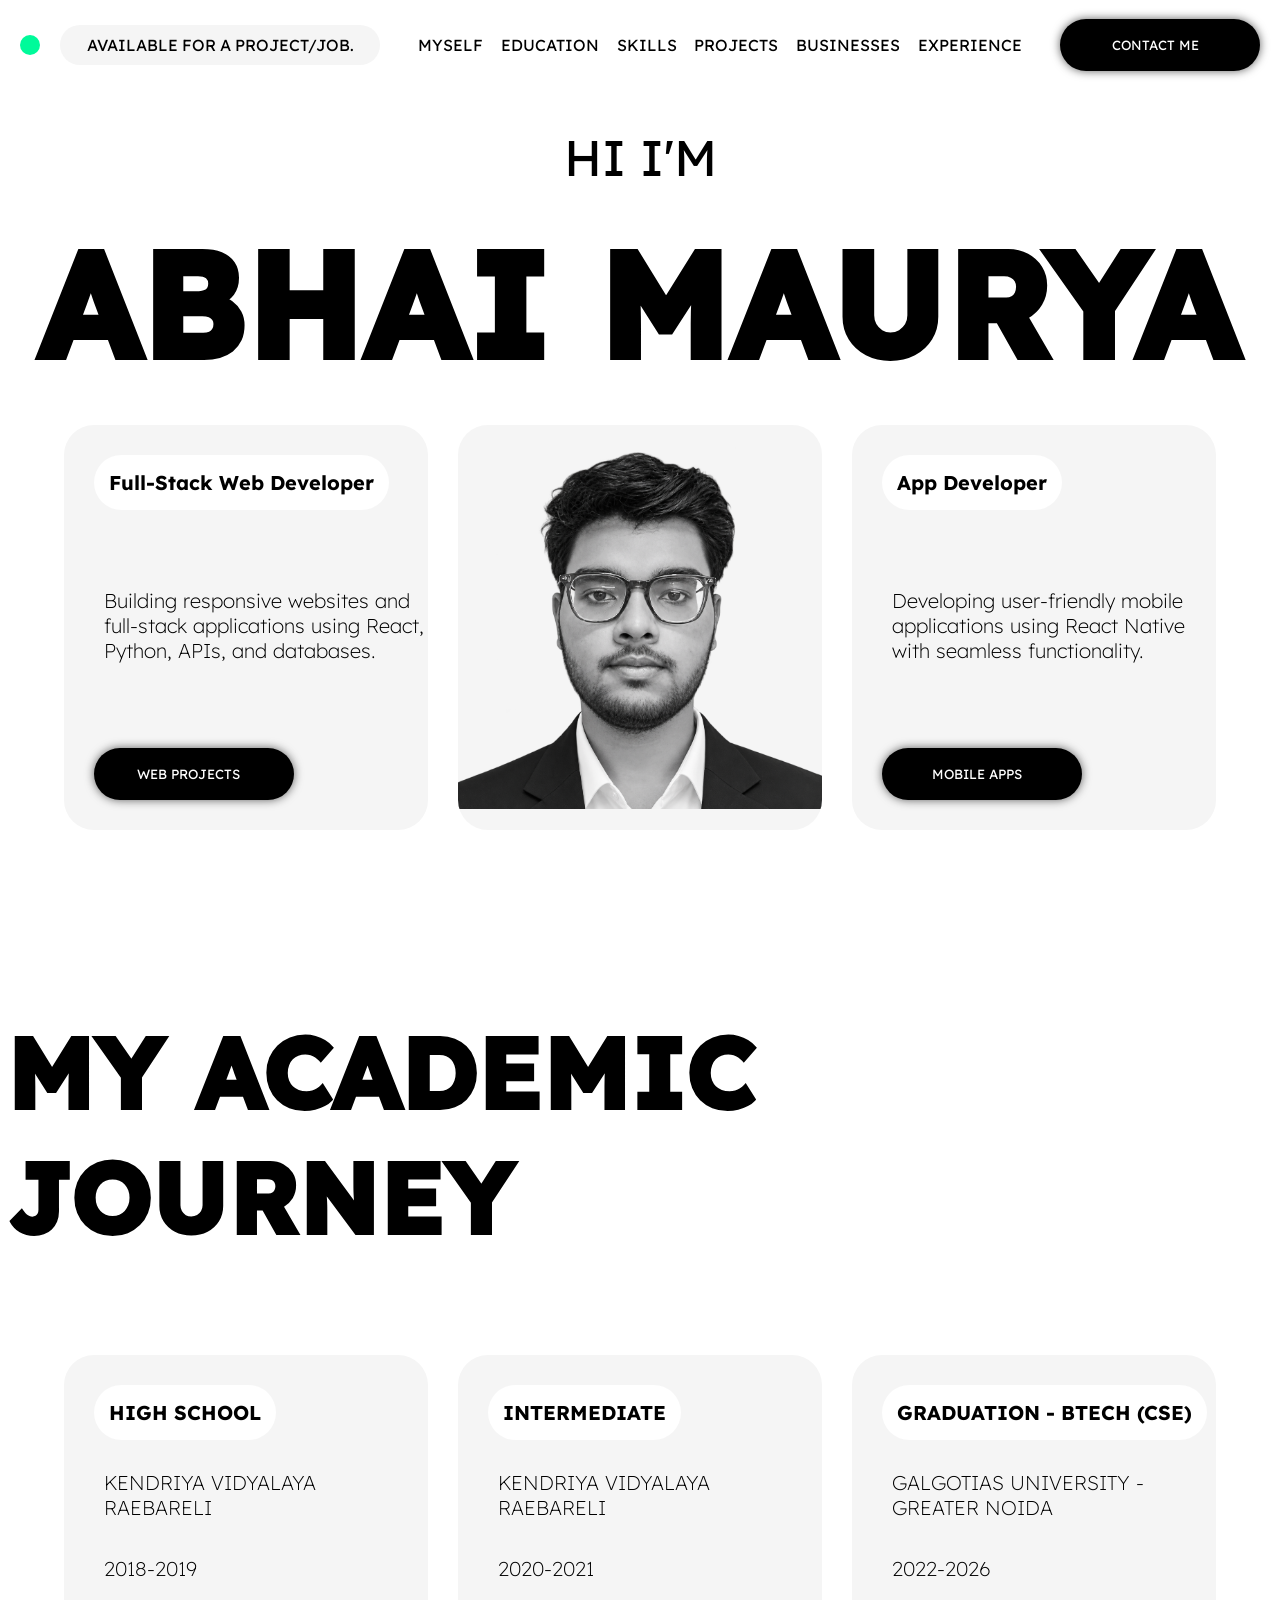
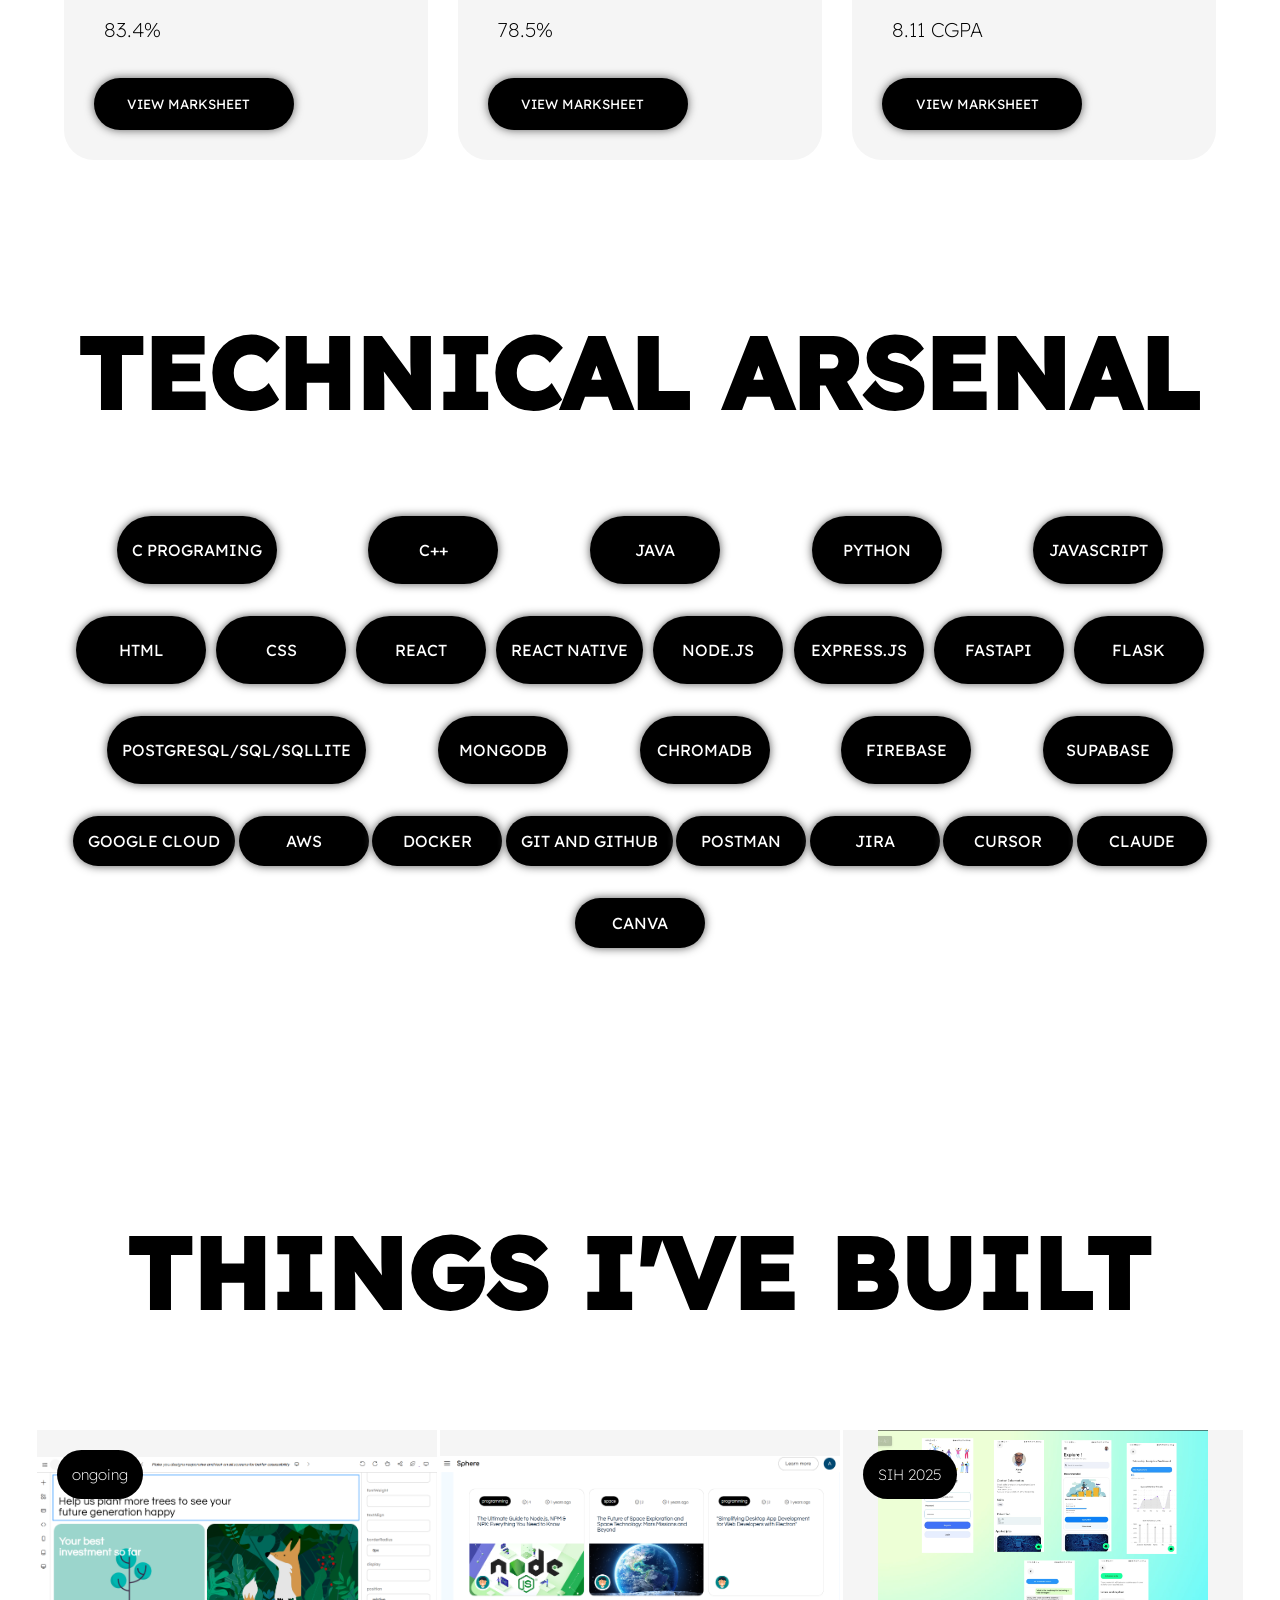
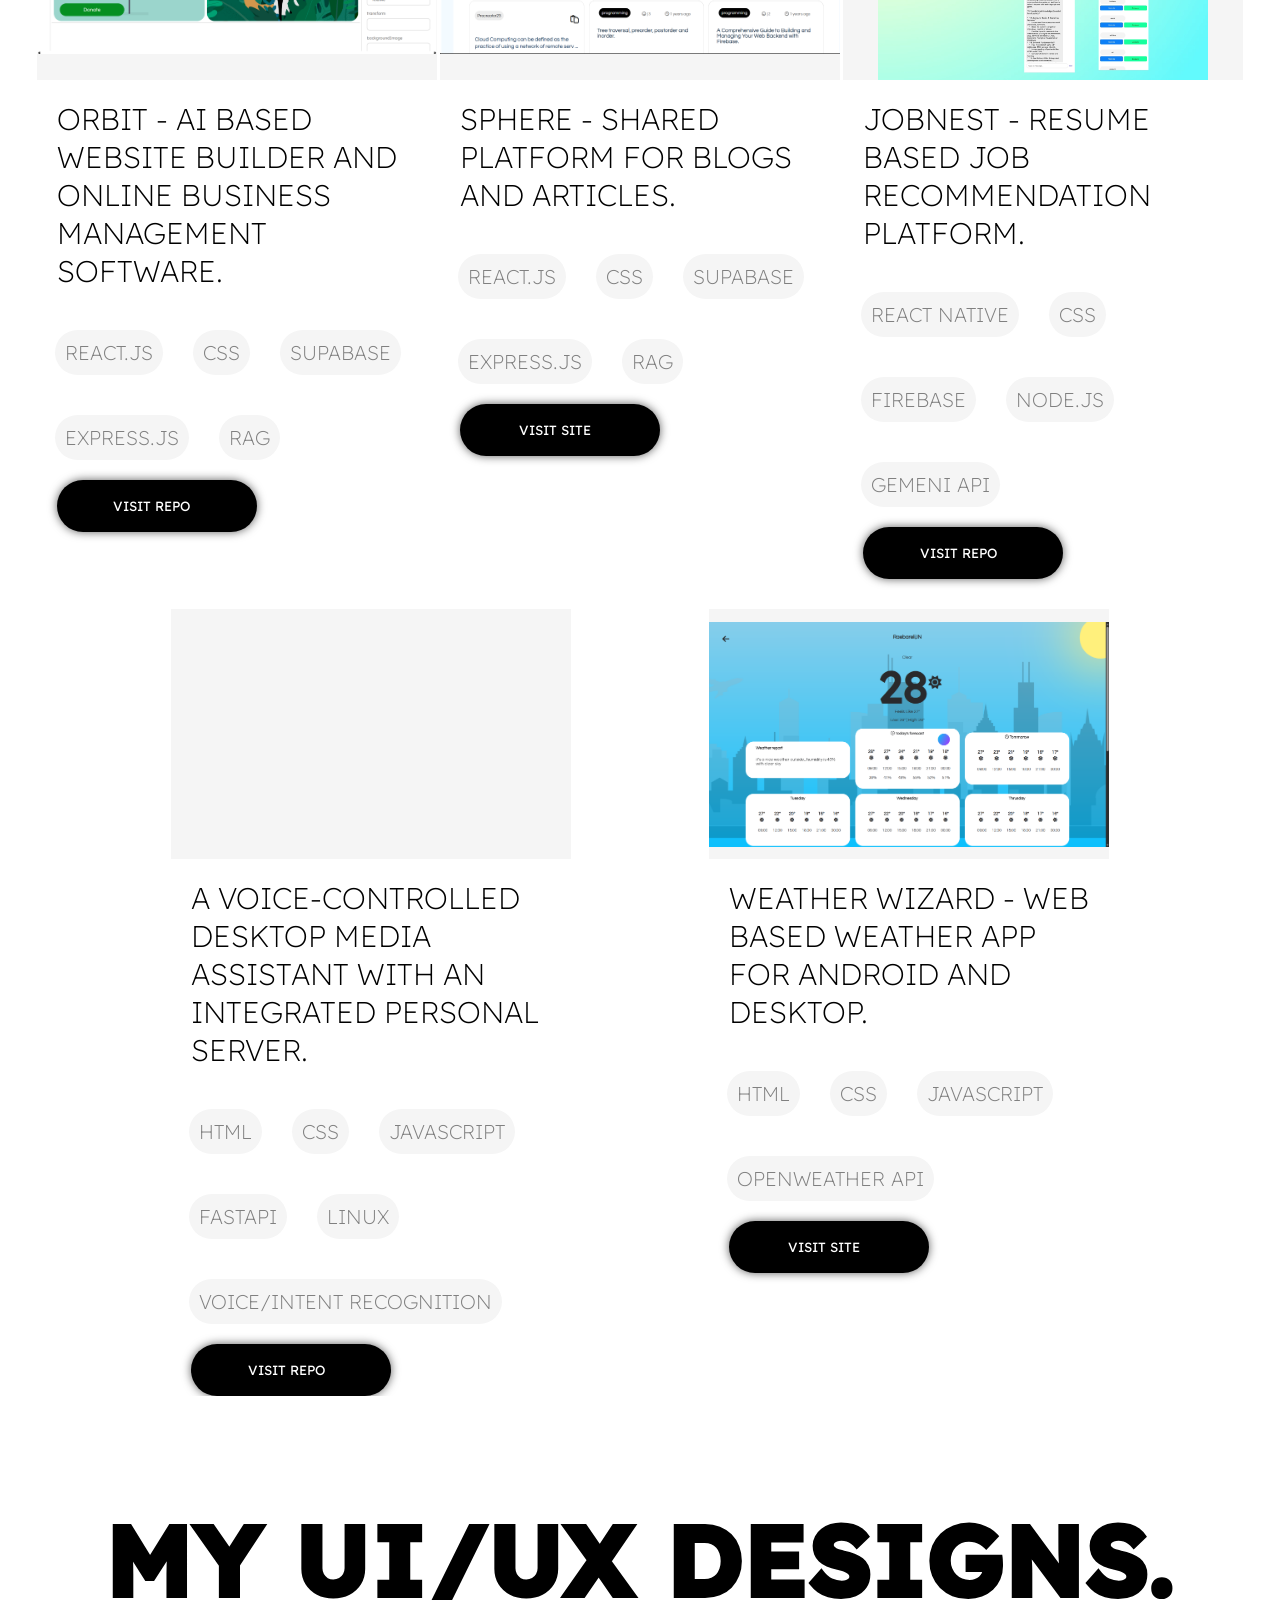
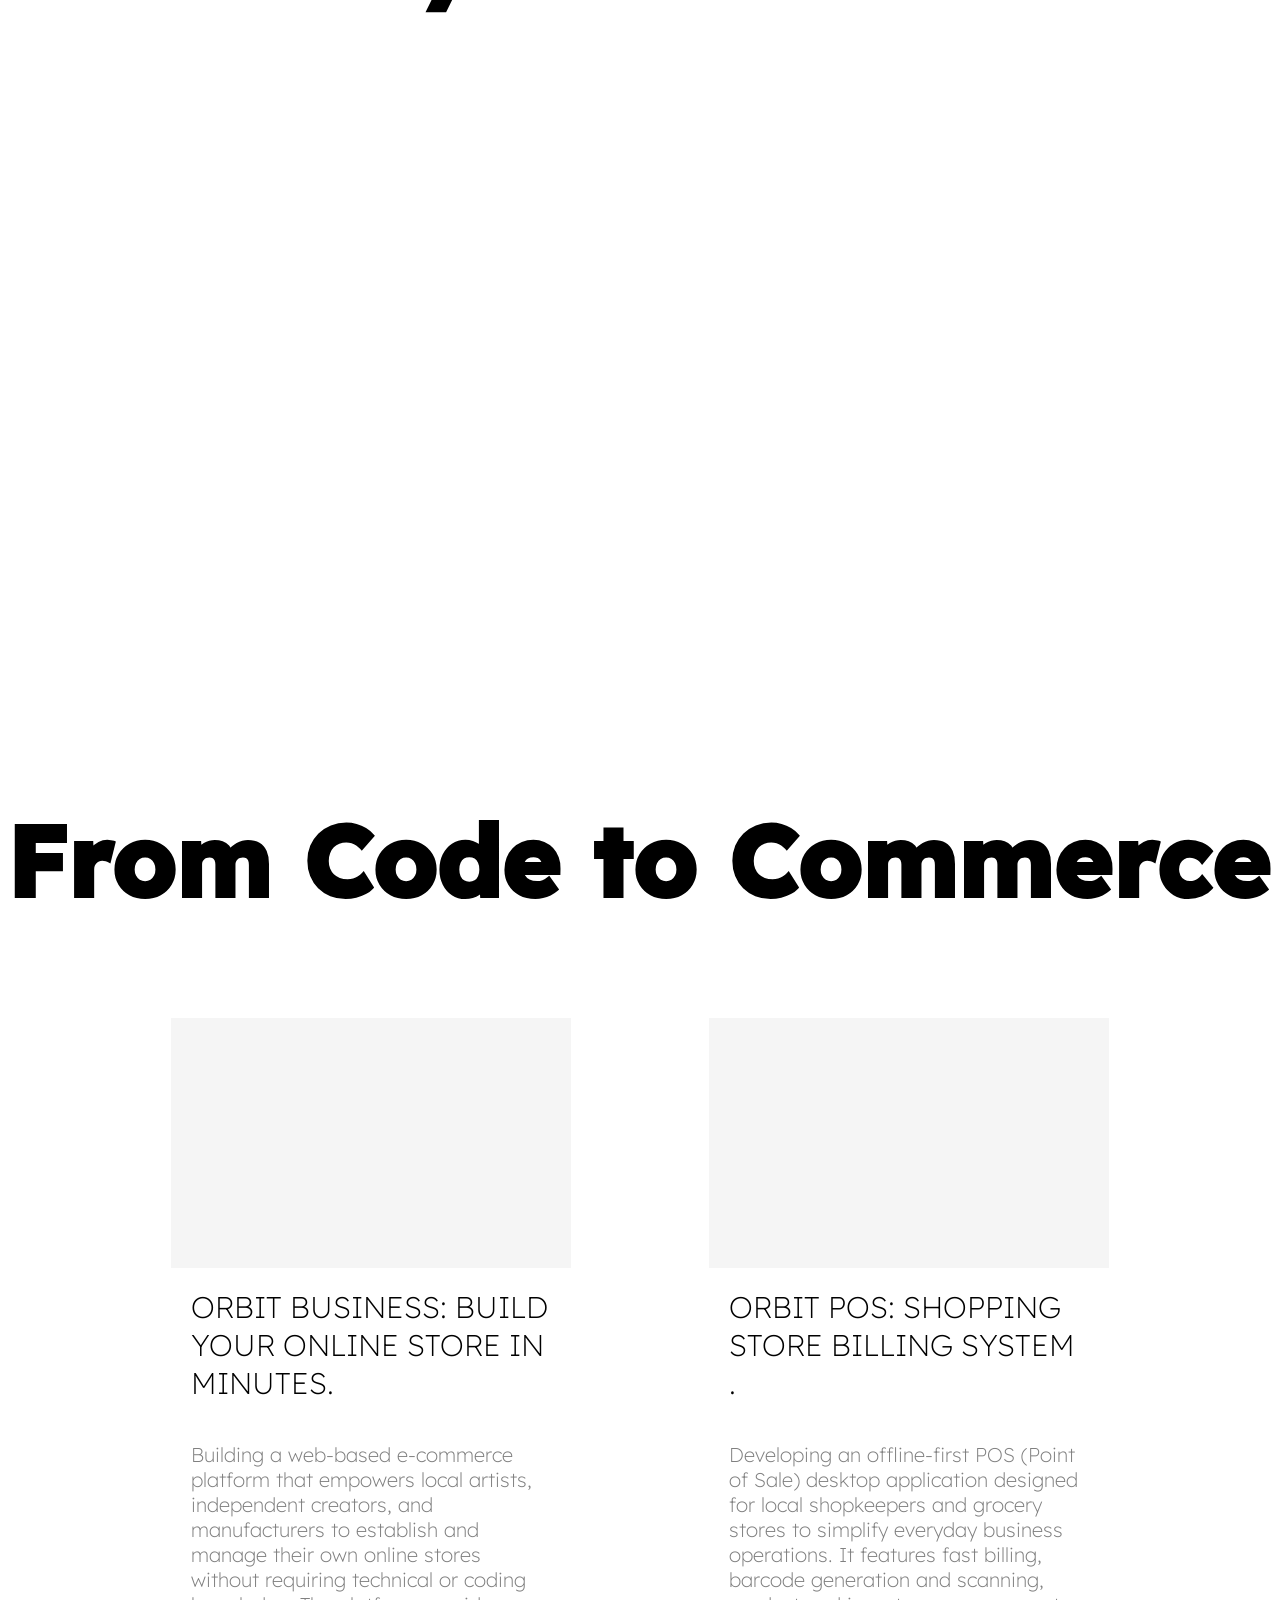
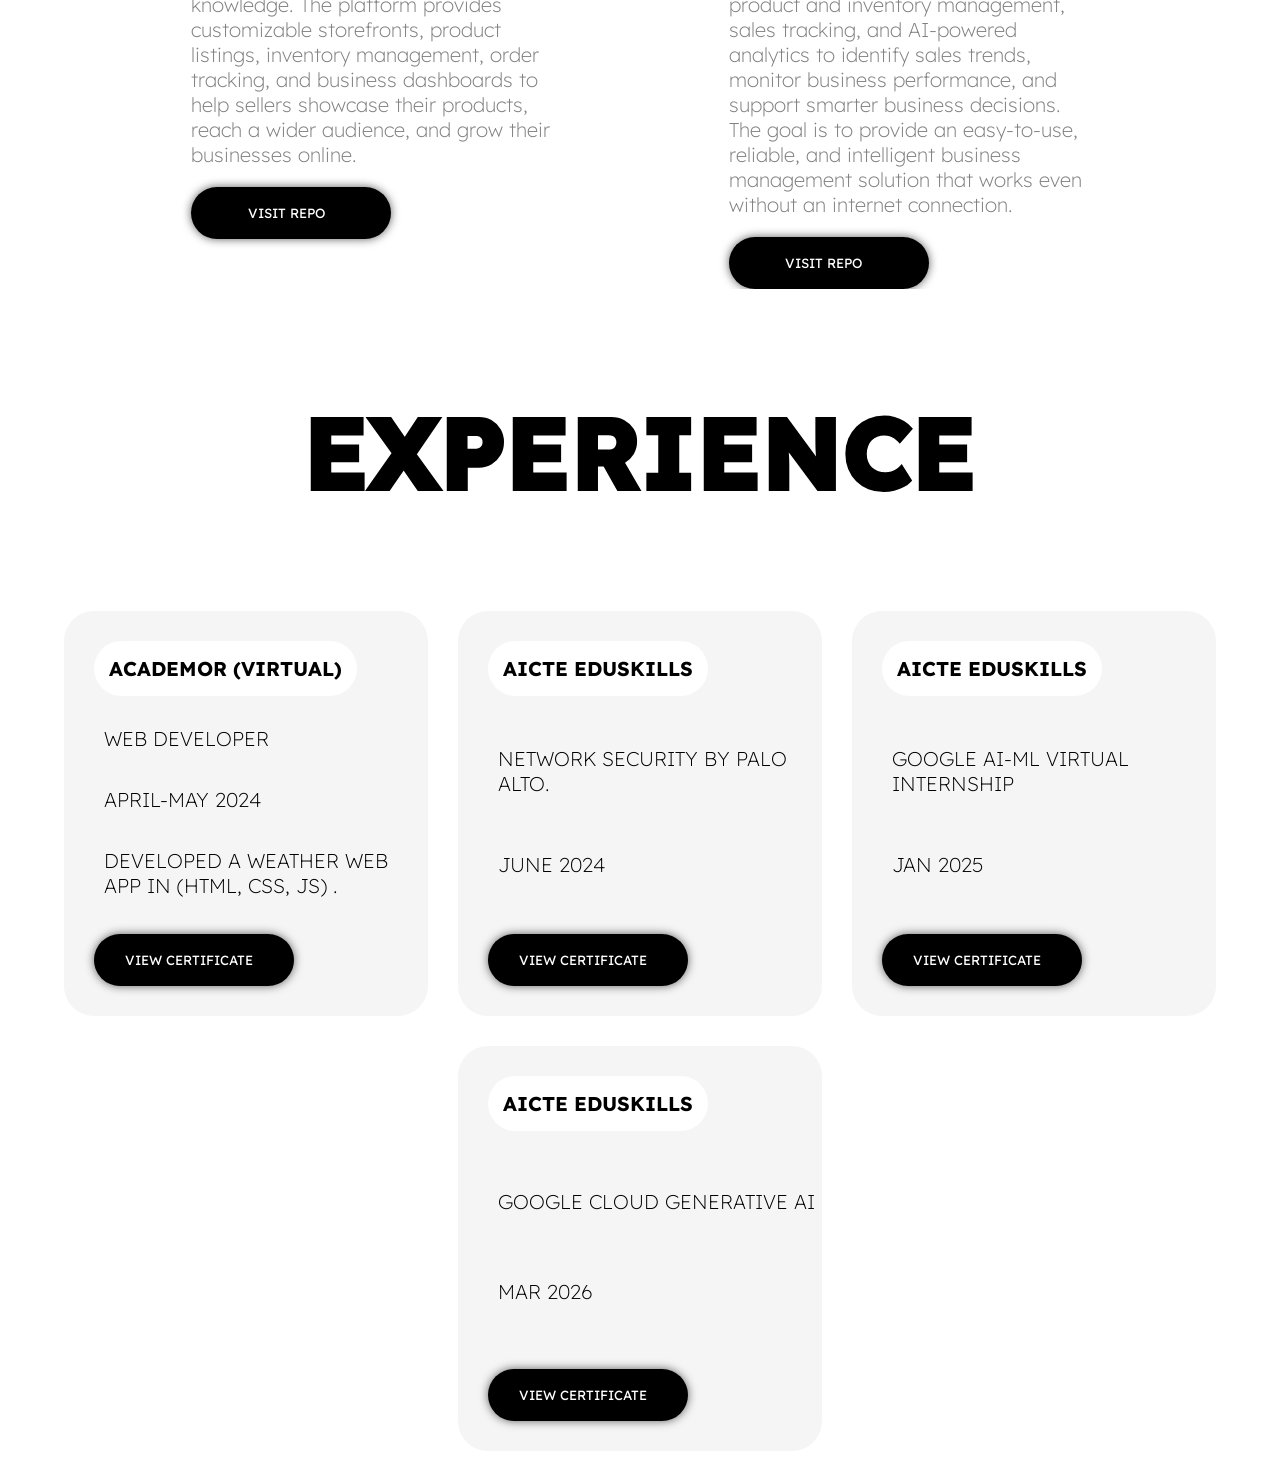
==== index.html @ c34664b9 "Rename portfolio.html to index.html" ====
<!DOCTYPE html>
<html lang="en">
<head>
    <meta charset="UTF-8">
    <meta name="viewport" content="width=device-width, initial-scale=1.0">
    <title>Abhai Pratap Maurya</title>
    <link rel="stylesheet" href="portfolio.css">
    <link rel="preconnect" href="https://fonts.googleapis.com">
<link rel='stylesheet' href='https://cdn-uicons.flaticon.com/4.0.0/uicons-regular-straight/css/uicons-regular-straight.css'>
  <link href='https://fonts.googleapis.com/css?family=Lexend' rel='stylesheet'>
<link rel='stylesheet' href='https://cdn-uicons.flaticon.com/4.0.0/uicons-bold-rounded/css/uicons-bold-rounded.css'>
<link rel='stylesheet' href='https://cdn-uicons.flaticon.com/4.0.0/uicons-regular-rounded/css/uicons-regular-rounded.css'>
<div id="imgdiv1">
    <row><button onclick="closebox()"><i class="fi fi-br-cross"></i></button><button id="imgname">10th report card</button></row>

</div>
    <div class="section">
        <navbar>
            <p class="job"></p>
            <p class="knot">AVAILABLE FOR A PROJECT/JOB.</p>
            <div>
                <p>MYSELF</p>
                <p>EDUCATION</p>
                <p>SKILLS</p>
                <p>PROJECTS</p>
                <p>BUSINESSES</p>
                <p>EXPERIENCE</p>
                
            </div>
            <button>CONTACT ME <i class="fi fi-rs-arrow-up-right"></i></button>
        </navbar>
        <p id="txt1">HI I'M</p>
        <h1 id="txt2">ABHAI <span>MAURYA</span></h1>
        <div class="herodiv">
            <div class="hdiv1">
                <h1>Full-Stack Web Developer</h1>
                <p>Building responsive websites and full-stack applications using React, Python, APIs, and databases.</p>
                <button onclick="openlink('https://github.com/coder5676')">WEB PROJECTS <i class="fi fi-rs-arrow-up-right"></i></button>

            </div>
  <div id="imgdiv">


           </div>
           <div class="hdiv2">
            <h1>App Developer</h1>
            <p>Developing user-friendly mobile applications using React Native with seamless functionality.</p>
            <button onclick="openlink('https://github.com/coder5676')">MOBILE APPS <i class="fi fi-rs-arrow-up-right"></i></button>
           </div>
        </div>
         

    </div>
    <div class="section">
        <h1 class="heading2">MY ACADEMIC JOURNEY</h1>
        <div class="herodiv">
            <div>
                <h1>HIGH SCHOOL</h1>
                <p>KENDRIYA VIDYALAYA RAEBARELI</p>
                <p>2018-2019</p>
                <p>83.4%</p>
                <button onclick="loadfile('10th.jpg','HIGH SCHOOL REPORTCARD')">VIEW MARKSHEET <i class="fi fi-rs-arrow-up-right"></i></button>
            </div>
            <div> <h1>INTERMEDIATE</h1>
                <p>KENDRIYA VIDYALAYA RAEBARELI</p>
                <p>2020-2021</p>
                <p>78.5%</p>
                <button onclick="loadfile('12th.jpg','INTERMEDIATE REPORTCARD')">VIEW MARKSHEET <i class="fi fi-rs-arrow-up-right"></i></button></div>
            <div>
                 <h1>GRADUATION - BTECH (CSE)</h1>
                <p>GALGOTIAS UNIVERSITY - GREATER NOIDA</p>
                <p>2022-2026</p>
                <p>8.11 CGPA</p>
                <button onclick="loadfile('8thsem.png','8TH SEM REPORT CARD')">VIEW MARKSHEET <i class="fi fi-rs-arrow-up-right"></i></button>
            </div>
        </div>

    </div>
    <div class="section">
        <h1 class="heading2">TECHNICAL ARSENAL</h1>
        <div class="skdiv">
            <p>C PROGRAMING</p>
            <p>C++</p>
            <p>JAVA</p>
            <p>PYTHON</p>
            <p>JAVASCRIPT</p>
            
        </div>
        <div class="skdiv">
            <p>HTML</p>
            <p>CSS</p>
            <p>REACT</p>
            <p>REACT NATIVE</p>
            <p>NODE.JS</p>
            <p>EXPRESS.JS</p>
            <p>FASTAPI</p>
            <p>FLASK</p>
            
        </div>
        <div class="skdiv">
            <p>POSTGRESQL/SQL/SQLLITE</p>
            <p>MONGODB</p>
            <p>CHROMADB</p>
            <p>FIREBASE</p>
            <p>SUPABASE</p>
        </div>
          <div class="skdiv">
            <p>GOOGLE CLOUD</p>
            <p>AWS</p>
            <p>DOCKER</p>
            <p>GIT AND GITHUB</p>
            <p>POSTMAN</p>
            <p>JIRA</p>
            <p>CURSOR</p>
            <p>CLAUDE</p>
            <p>CANVA</p>
        </div>

    </div>

    <div class="section">
        <h1 class="heading2">THINGS I'VE BUILT</h1>
        <div class="carddiv">
            <div class="card">
                <div style="background-image: url('images/orbit.png');" class="imgdiv3">
                    <h2>ongoing</h2>
                </div>
                <h1>ORBIT - AI BASED WEBSITE BUILDER AND ONLINE BUSINESS MANAGEMENT SOFTWARE.</h1>
                <div class="stack"><p>REACT.JS</p><p>CSS</p><p>SUPABASE</p><p>EXPRESS.JS</p><p>RAG</p></div>
                <button onclick="openlink('https://github.com/coder5676/Orion-Website-builder')">VISIT REPO <i class="fi fi-rs-arrow-up-right"></i></button>
            </div>
            <div class="card">
                <div style="background-image: url('images/sphere.png');" class="imgdiv3"></div>
                <h1>SPHERE - SHARED PLATFORM FOR BLOGS AND ARTICLES.</h1>
                <div class="stack"><p>REACT.JS</p><p>CSS</p><p>SUPABASE</p><p>EXPRESS.JS</p><p>RAG</p></div>

                <button onclick="openlink('https://coder5676.github.io/Sphere-2/')">VISIT SITE <i class="fi fi-rs-arrow-up-right"></i></button>
            </div>
            <div class="card">
                <div style="background-image: url('images/jobnest.png');" class="imgdiv3">
                    <h2>SIH 2025</h2>

                </div>
                <h1>JOBNEST - RESUME BASED JOB RECOMMENDATION PLATFORM.</h1>
                <div class="stack"><p>REACT NATIVE</p><p>CSS</p><p>FIREBASE</p><p>NODE.JS</p><p>GEMENI API</p></div>

                <button onclick="openlink('https://github.com/coder5676/Smart-AI-Based-Internship-recommendation-App')">VISIT REPO <i class="fi fi-rs-arrow-up-right"></i></button>
            </div>
             <div class="card">
                <div class="imgdiv3" style="background-image: url('https://media.istockphoto.com/id/842462530/vector/home-assistant.jpg?s=612x612&w=0&k=20&c=RJPc6uqVF1IhuTr1GNmvbOqNqkv_JC4K2shu67X5YMw=');"></div>
                <h1>A VOICE-CONTROLLED DESKTOP MEDIA ASSISTANT WITH AN INTEGRATED PERSONAL SERVER.</h1>
                <div class="stack"><p>HTML</p><p>CSS</p><p>JAVASCRIPT</p><p>FASTAPI</p><p>LINUX</p><p>VOICE/INTENT RECOGNITION</p></div>

                <button onclick="openlink('https://github.com/coder5676/Nesthome')">VISIT REPO <i class="fi fi-rs-arrow-up-right"></i></button>
            </div>
            <div class="card">
                <div class="imgdiv3" style="background-image: url('images/weather.png')"></div>
                <h1>WEATHER WIZARD - WEB BASED WEATHER APP FOR ANDROID AND DESKTOP.</h1>
                <div class="stack"><p>HTML</p><p>CSS</p><p>JAVASCRIPT</p><p>OPENWEATHER API</p></div>

                <button onclick="openlink('https://coder5676.github.io/Weather-app/')">VISIT SITE <i class="fi fi-rs-arrow-up-right"></i></button>
            </div>


        </div>



    </div>
<div class="section">
        <h1 class="heading2">MY UI/UX DESIGNS.</h1>
        <div class="carddiv">
          


        </div>



    </div>

    <div class="section">
        <h1 class="heading2">From Code to Commerce</h1>
        <div class="carddiv">
            <div class="card">
                <div></div>
                <h1>ORBIT BUSINESS: BUILD YOUR ONLINE STORE IN MINUTES.</h1>
                <p>Building a web-based e-commerce platform that empowers local artists, independent creators, and manufacturers to establish and manage their own online stores without requiring technical or coding knowledge. The platform provides customizable storefronts, product listings, inventory management, order tracking, and business dashboards to help sellers showcase their products, reach a wider audience, and grow their businesses online.</p>
                <button>VISIT REPO <i class="fi fi-rs-arrow-up-right"></i></button>
            </div>
            <div class="card">
                <div></div>
                <h1>ORBIT POS: SHOPPING STORE BILLING SYSTEM .</h1>
<p>Developing an offline-first POS (Point of Sale) desktop application designed for local shopkeepers and grocery stores to simplify everyday business operations. It features fast billing, barcode generation and scanning, product and inventory management, sales tracking, and AI-powered analytics to identify sales trends, monitor business performance, and support smarter business decisions. The goal is to provide an easy-to-use, reliable, and intelligent business management solution that works even without an internet connection. </p>           
     <button>VISIT REPO <i class="fi fi-rs-arrow-up-right"></i></button>
            </div>
          


        </div>



    </div>
    <div class="section">
        <h1 class="heading2">EXPERIENCE</h1>
          <div class="herodiv">
            <div>
                <h1>ACADEMOR (VIRTUAL)</h1>
                <p>WEB DEVELOPER</p>
                <p>APRIL-MAY 2024</p>
                <p>DEVELOPED A WEATHER WEB APP IN (HTML, CSS, JS) .</p>
                <button>VIEW CERTIFICATE <i class="fi fi-rs-arrow-up-right"></i></button>
            </div>
            <div> <h1>AICTE EDUSKILLS</h1>
                <p>NETWORK SECURITY BY PALO ALTO.</p>
                <p>JUNE 2024</p>
                <button>VIEW CERTIFICATE <i class="fi fi-rs-arrow-up-right"></i></button></div>
            <div>
                 <h1>AICTE EDUSKILLS</h1>
                <p>GOOGLE AI-ML VIRTUAL INTERNSHIP</p>
                <p>JAN 2025</p>
                
                <button >VIEW CERTIFICATE <i class="fi fi-rs-arrow-up-right"></i></button>
            </div>
             <div>
                 <h1>AICTE EDUSKILLS</h1>
                <p>GOOGLE CLOUD GENERATIVE AI</p>
                <p>MAR 2026</p>
                
                <button>VIEW CERTIFICATE <i class="fi fi-rs-arrow-up-right"></i></button>
            </div>
        </div>
        

    </div>

    
</body>
</html>
<script src="portfolio.js"></script>
---- portfolio.css ----
.section{
    width: 100%;
    min-height:100vh;
    display:flex;
    flex-direction: column;
    align-items: center;
    overflow-y: hidden;
    font-family: lexend;

}navbar{
    width:100%;
    height:10vh;
    background-color: white;
    display:flex;
    align-items: center;
    justify-content: space-evenly;
    position: fixed;
    top:0;
    left:0;
}navbar div{
      display:flex;
    align-items: center;
    justify-content: space-evenly;
    width:50%;
    
}navbar button, .herodiv button, .card button{
    padding:18px;
    background-color: black;
    color:white;
    border-radius: 100px;
    width:200px;
    border:0;
    box-shadow: 0px 0px 10px 0px rgb(94, 94, 94);
    font-family: lexend;
    display:flex;
    align-items: center;
    justify-content: center;
}
button i{
    margin-left: 10px;
}
#txt1{
    font-size: 50px;
    width:200px;
    border-radius: 200px;
    padding:18px;
    text-align: center;
  
    margin:100px 0px 0px 0px;
}#txt2{
    font-size: 150px;
    margin:0;
    padding:0;
     color: rgb(0, 0, 0);
      font-family: lexend;
      -webkit-text-stroke: 6px rgb(0, 0, 0);
      


}#txt2 span{
    color:rgb(0, 0, 0);
    font-family: lexend; 
}
.knot{
    width:300px;
    padding:10px;
    background-color: whitesmoke;
    border-radius: 100px;
    display: flex;
    align-items: center;
    justify-content: space-evenly;
}.job{
    width:20px;
    height:20px;
    background-color: mediumspringgreen;
    border-radius: 100px;
}#imgdiv{
    background-image: url("images/image.png");
    background-position: center;
    background-size: 400px;
    background-repeat: no-repeat;

}.herodiv{
    width:96%;
    min-height:50vh;
    display: flex;
    flex-wrap: wrap;
    justify-content: space-evenly;
    font-weight: 200;
}.herodiv div{
    width:30%;
    height:45vh;
    border-radius: 30px;
    background-color: whitesmoke;
    display: flex;
    flex-direction: column;
    justify-content:space-between;
    margin-top: 30px;
    
}.herodiv h1{
    font-weight: 100px;
    font-size: 20px;
    margin-left: 30px;
    padding:15px;
    background-color:rgb(255, 255, 255);
    width: fit-content;
    border-radius: 100px;
    margin-top: 30px;

}.herodiv p{
    font-size: 20px;
    font-weight: 200;
    color:rgb(0, 0, 0);
    margin-left: 40px;
    margin-top: 0px;
}.herodiv button{
    margin-bottom: 30px;
    margin-left: 30px;

}.heading2{
    font-size: 100px;
    margin-top: 100px;
     color: rgb(0, 0, 0);
      -webkit-text-stroke: 4px rgb(0, 0, 0);
}.skdiv{
    width:90%;
    min-height: 100px;
    display:flex;
    flex-wrap: wrap;
    justify-content: space-around;
}.skdiv p{
    padding:15px;
    background-color: rgb(0, 0, 0);
    min-width:100px;
    text-align: center;
    border-radius: 100px;
    display:flex;
    align-items: center;
    justify-content: center;
    color:white;
    box-shadow:0px 0px 10px 0px rgb(85, 85, 85);
}.carddiv{
    width:96%;
    min-height: 300px;
    display: flex;
    flex-wrap: wrap;
    justify-content: space-evenly;


}.card{
    min-width: 300px;
    max-width: 400px;
    min-height:700px;
    display: flex;
    flex-direction: column;
    margin-top: 30px;
}.card div:nth-child(1){
    width:100px;
    height:250px;
    background-color: whitesmoke;
    width:100%;
}.card h1{
    font-size: 30px;
    margin:20px;
    font-weight: 200;

}.card h2{
    margin: 20px;
    background-color: black;
    padding:15px;
    width: fit-content;
    border-radius: 100px;
    color:white;
    font-weight: 200;
    font-size: 15px;
}.stack{
    width:96%;
    display: flex;
    flex-wrap: wrap;
    align-items: center;
    align-self: center;

}.card button{
    margin-left: 20px;
}.card p{
    font-size: 20px;
    margin: 20px;
    font-weight: 200;
    color: grey;

}.stack p{
    padding:10px;
    background-color: whitesmoke;
    border-radius: 100px;
    margin-left: 10px;


}#imgdiv1{
    width: 100%;
    height:100vh;
    background-color: rgb(0, 0, 0);
    position: fixed;
    top:0;
    left:0;
    z-index: 10;
    background-repeat: no-repeat;
    background-position: center;
    background-size: contain;
    display:none;
}#imgdiv1 button{
    padding:15px;
    background-color: white;
    text-align: center;
    font-family: lexend;
    margin:20px;
    border-radius: 100px;
    border: 0;
}#imgdiv1 button:nth-child(1){
    background-color: transparent;
    color:white;
}.imgdiv3{
    background-position: center;background-size: contain;
    background-repeat: no-repeat;
}
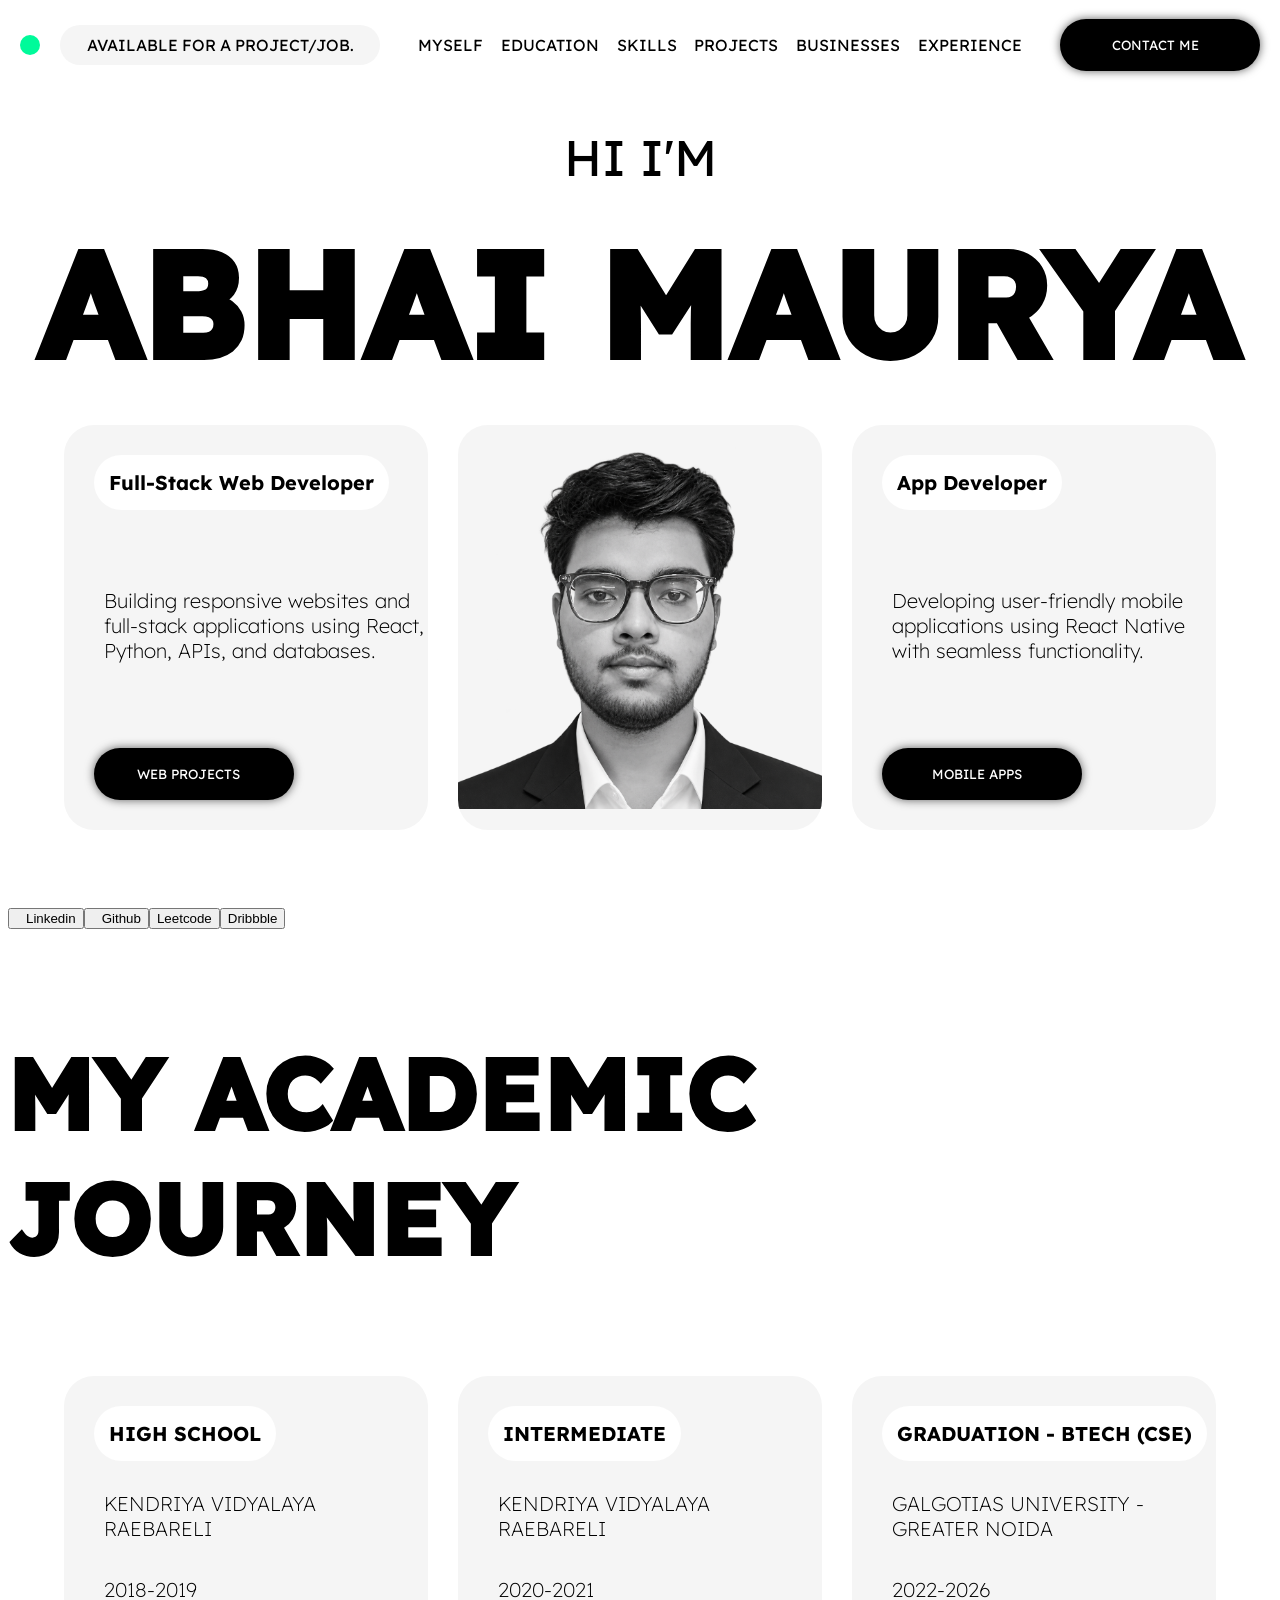
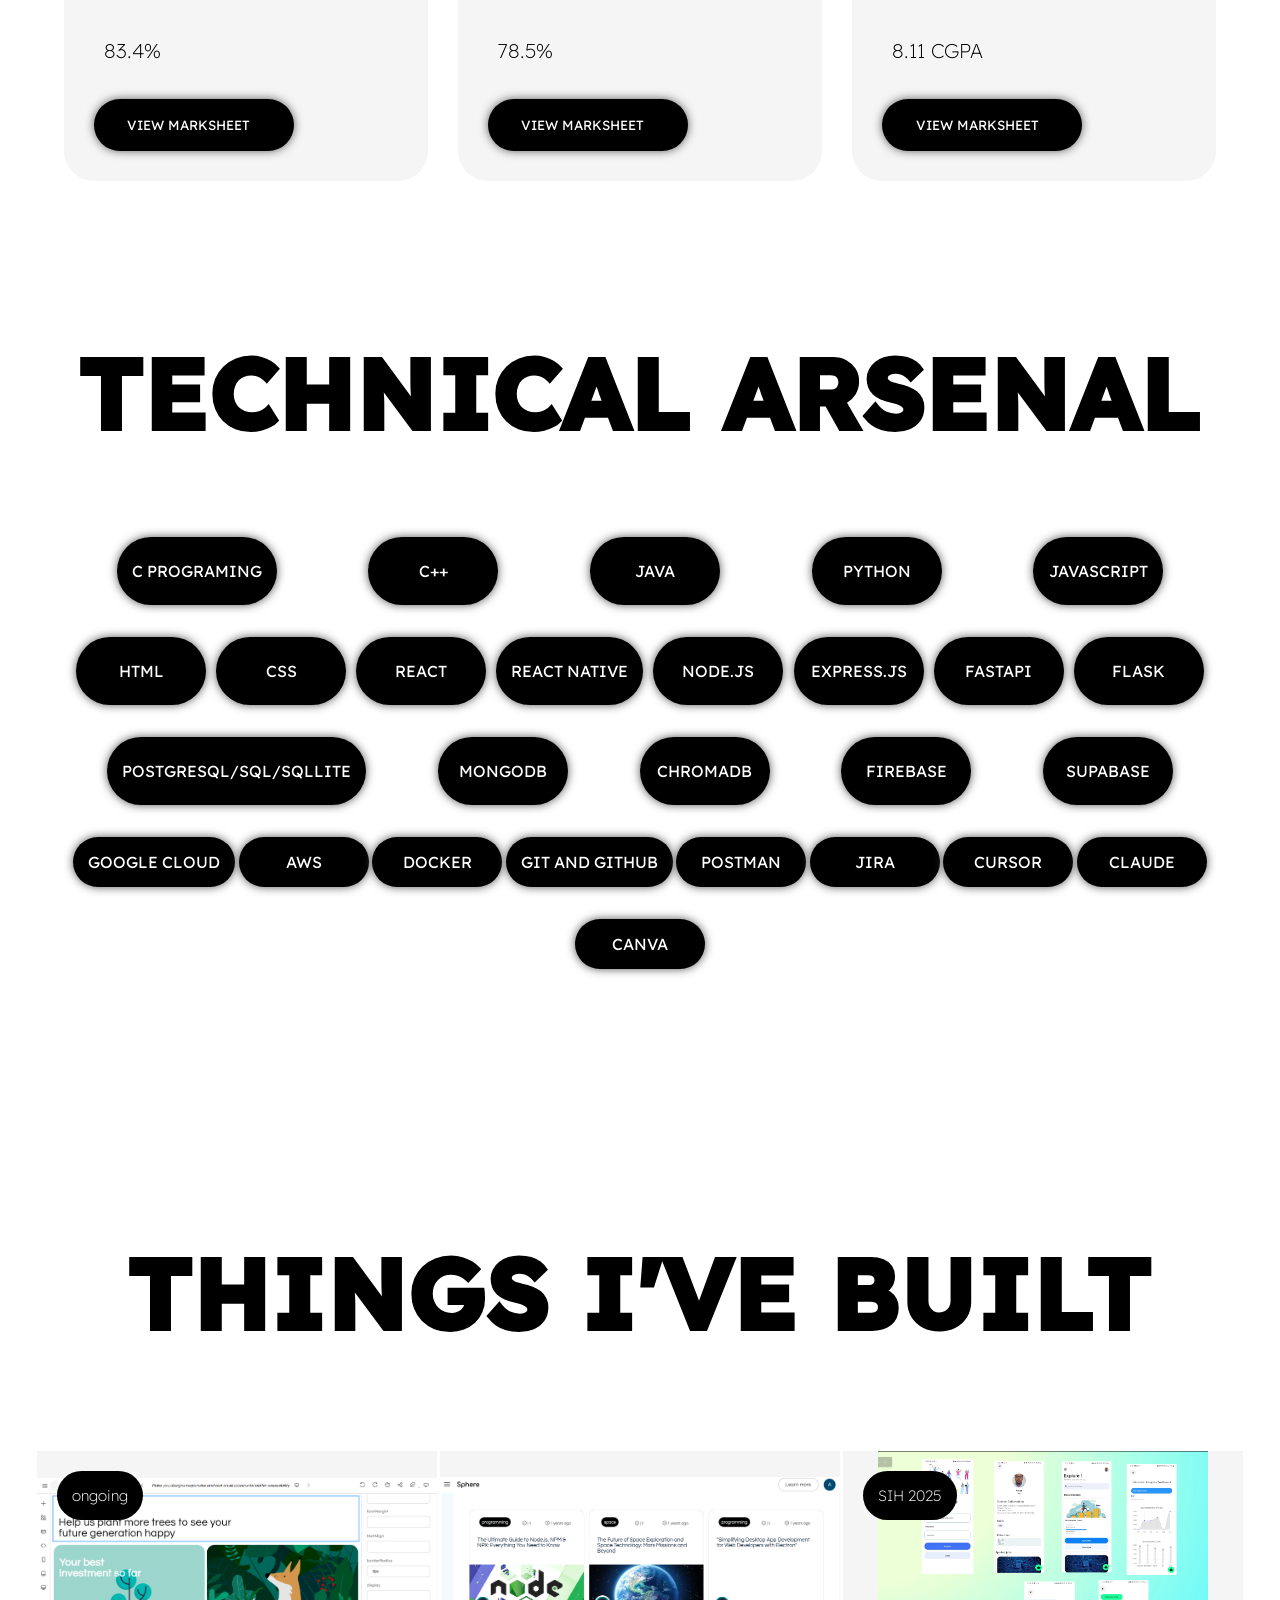
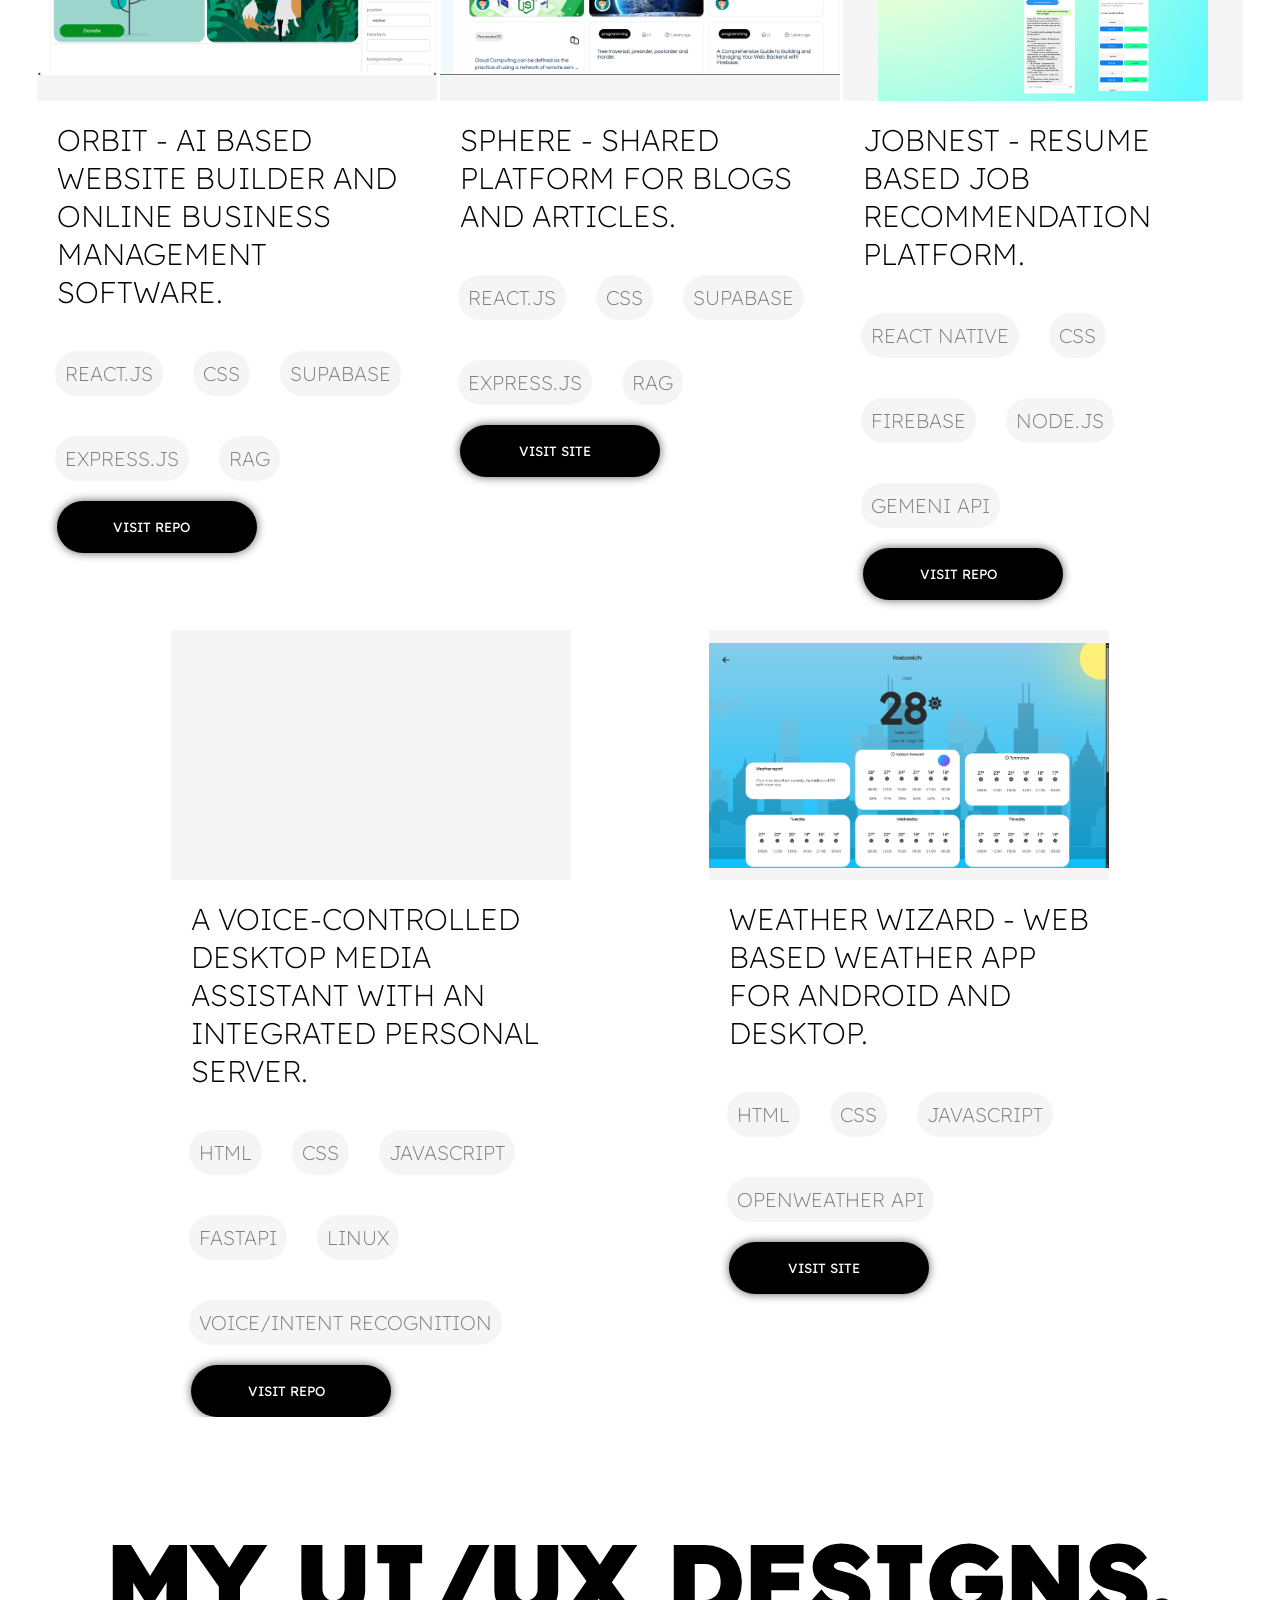
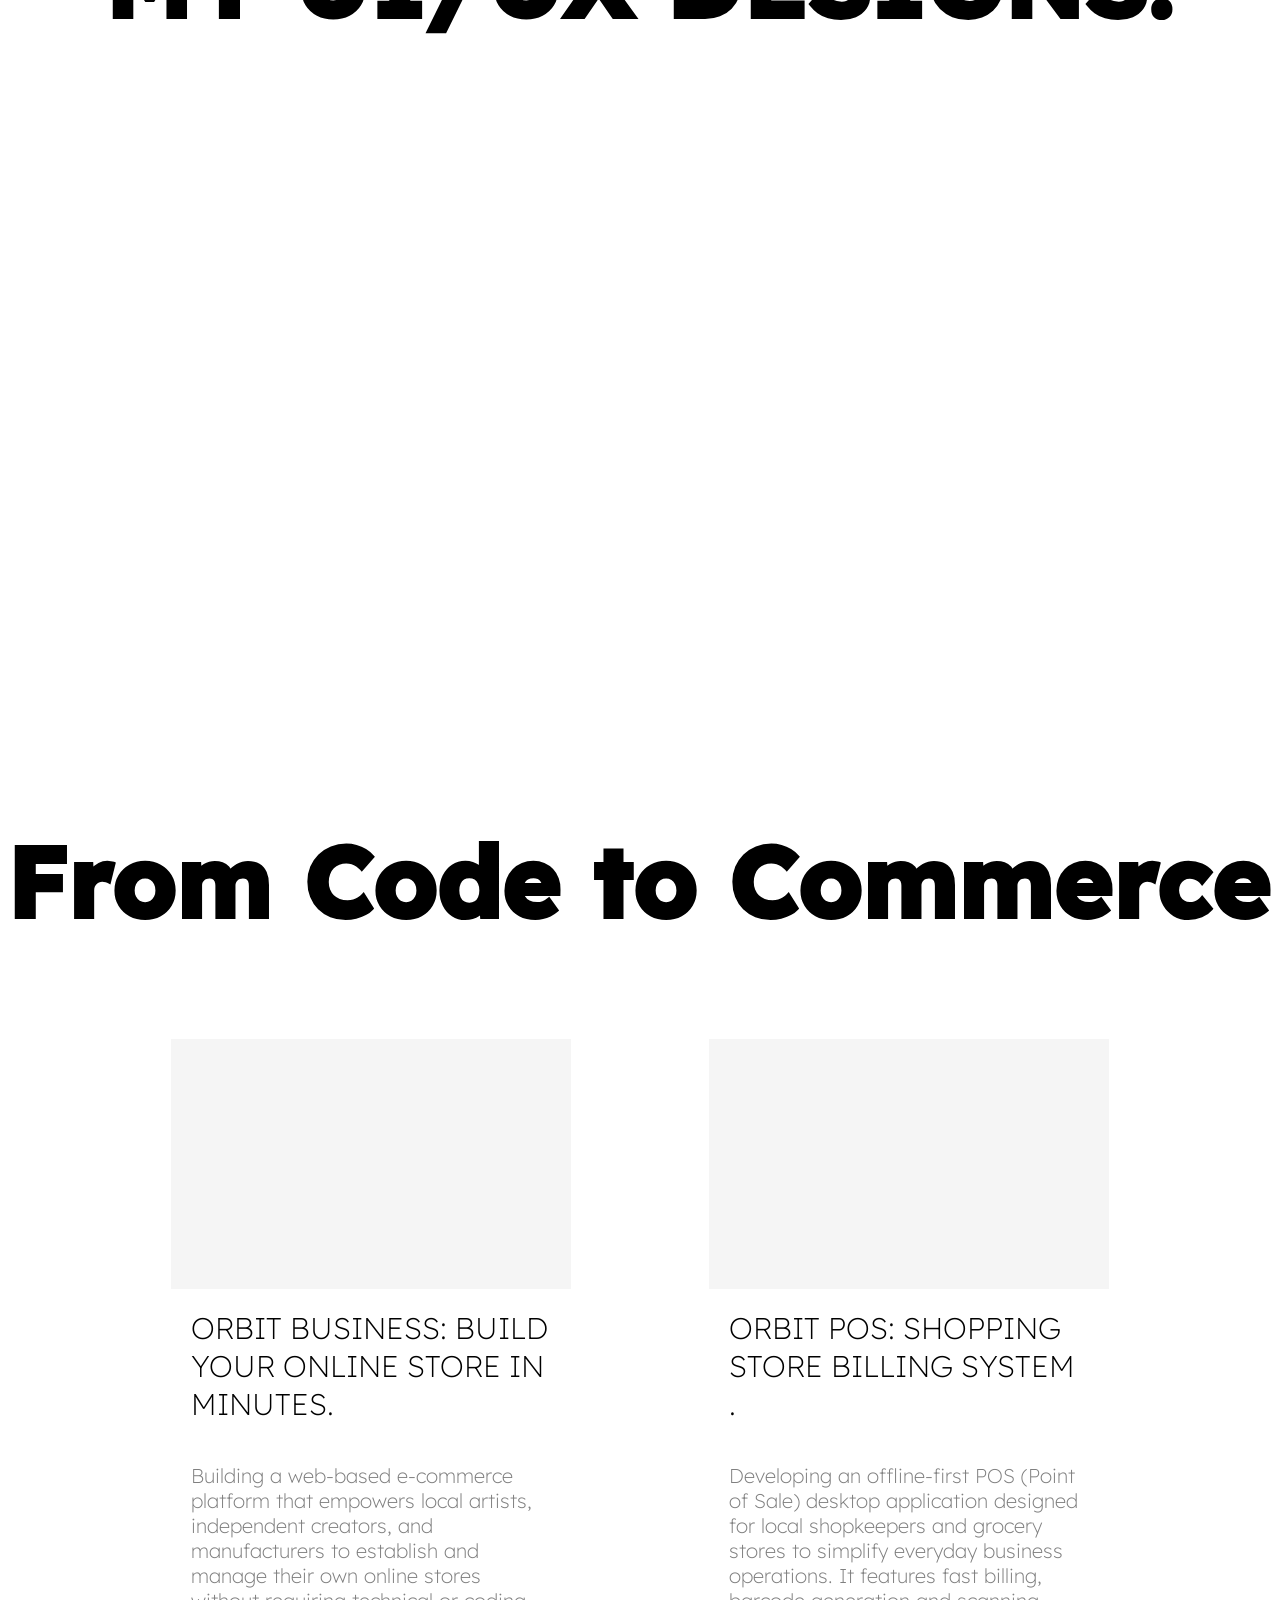
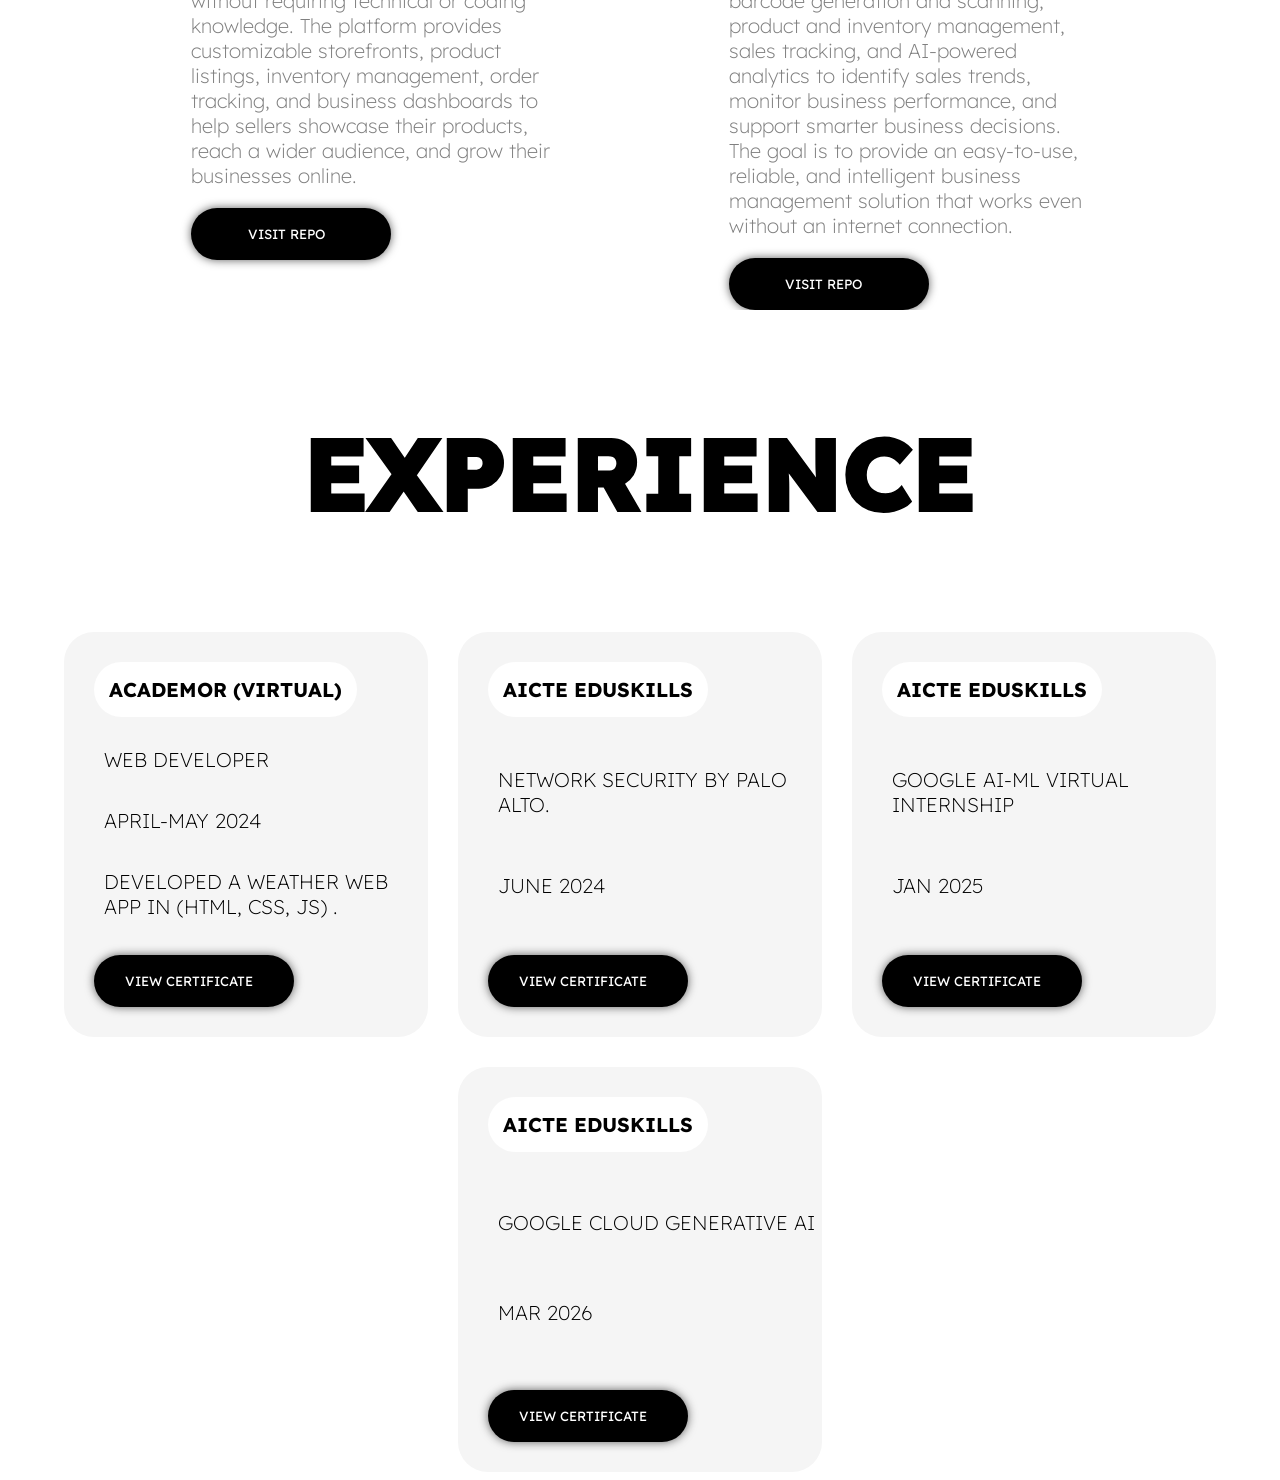
==== commit adf8410c: "Add new stylesheet links and update contact button" ====
--- a/index.html
+++ b/index.html
@@ -10,6 +10,7 @@
   <link href='https://fonts.googleapis.com/css?family=Lexend' rel='stylesheet'>
 <link rel='stylesheet' href='https://cdn-uicons.flaticon.com/4.0.0/uicons-bold-rounded/css/uicons-bold-rounded.css'>
 <link rel='stylesheet' href='https://cdn-uicons.flaticon.com/4.0.0/uicons-regular-rounded/css/uicons-regular-rounded.css'>
+<link rel='stylesheet' href='https://cdn-uicons.flaticon.com/4.0.0/uicons-brands/css/uicons-brands.css'>
 <div id="imgdiv1">
     <row><button onclick="closebox()"><i class="fi fi-br-cross"></i></button><button id="imgname">10th report card</button></row>
 
@@ -27,7 +28,7 @@
                 <p>EXPERIENCE</p>
                 
             </div>
-            <button>CONTACT ME <i class="fi fi-rs-arrow-up-right"></i></button>
+            <button onclick="openlink('https://mail.google.com/mail/u/0/?fs=1&to=abhaipratapanjumaurya@gmail.com&tf=cm')">CONTACT ME <i class="fi fi-rs-arrow-up-right"></i></button>
         </navbar>
         <p id="txt1">HI I'M</p>
         <h1 id="txt2">ABHAI <span>MAURYA</span></h1>
@@ -51,6 +52,7 @@
          
 
     </div>
+            <row class="rt"><button onclick="openlink('https://www.linkedin.com/in/abhai-pratap-maurya-781911297/')"><i class="fi fi-brands-linkedin"></i> Linkedin</button><button onclick="openlink('https://github.com/coder5676')"><i class="fi fi-brands-github"></i>Github</button><button onclick="openlink('https://leetcode.com/u/abhai-1524/')">Leetcode</button><button onclick="openlink('https://dribbble.com/04Abhai_maurya')">Dribbble</button></row>
     <div class="section">
         <h1 class="heading2">MY ACADEMIC JOURNEY</h1>
         <div class="herodiv">
